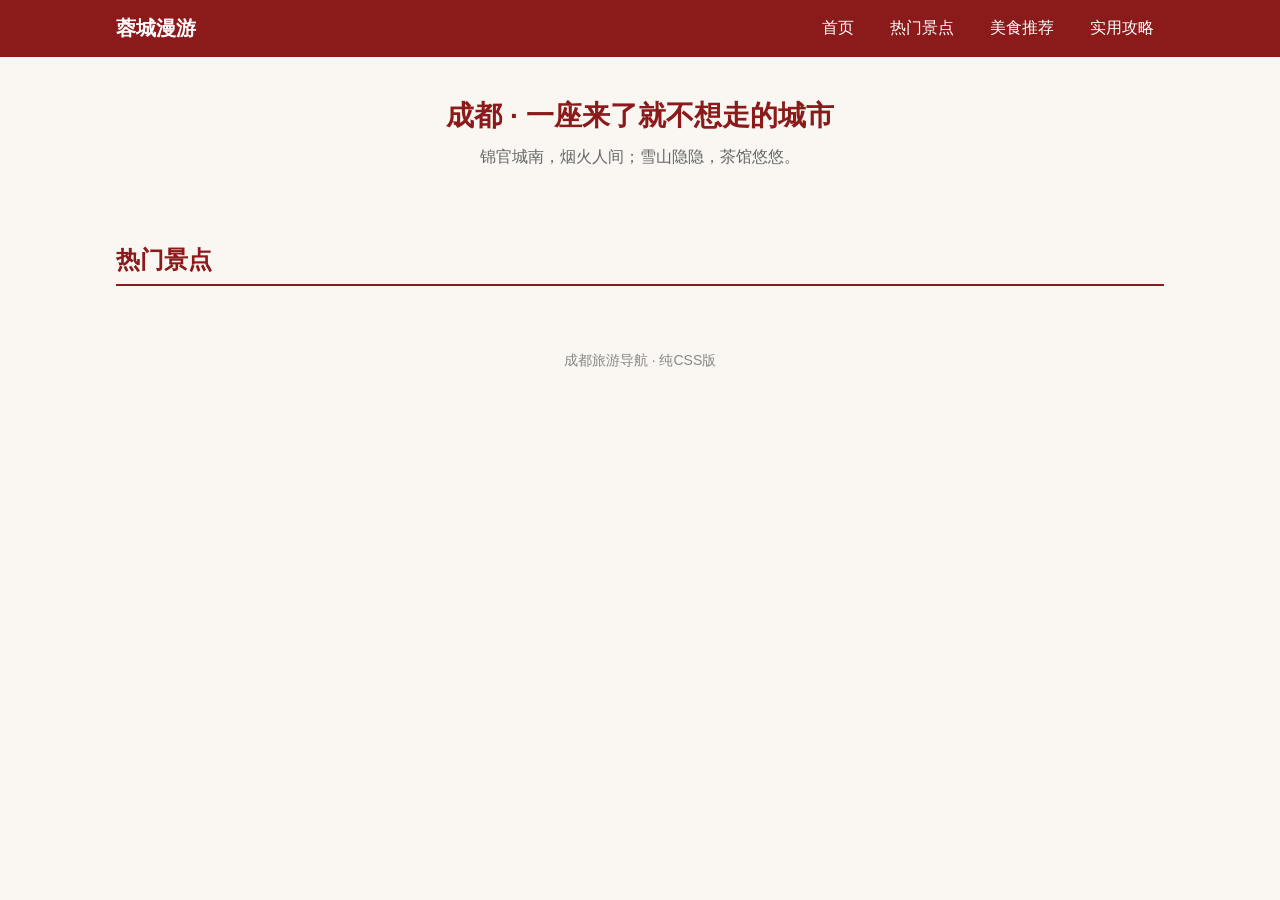
==== travelcd/index.html @ 64da1c2e "添加成都旅游导航页骨架与Flex导航" ====
<!DOCTYPE html>
<html lang="zh-CN">
<head>
  <meta charset="UTF-8">
  <meta name="viewport" content="width=device-width, initial-scale=1.0">
  <title>成都旅游导航</title>
  <link rel="stylesheet" href="css/style.css">
</head>
<body>
  <header class="site-header">
    <div class="nav-wrap">
      <a class="logo" href="#">蓉城漫游</a>
      <nav class="main-nav">
        <a href="#home">首页</a>
        <a href="#attractions">热门景点</a>
        <a href="#food">美食推荐</a>
        <a href="#tips">实用攻略</a>
      </nav>
    </div>
  </header>

  <main>
    <section id="home" class="hero">
      <h1>成都 · 一座来了就不想走的城市</h1>
      <p>锦官城南，烟火人间；雪山隐隐，茶馆悠悠。</p>
    </section>

    <section id="attractions">
      <h2>热门景点</h2>
      <div class="card-grid">
        <!-- 卡片下一步填 -->
      </div>
    </section>
  </main>

  <footer>
    <p>成都旅游导航 · 纯CSS版</p>
  </footer>
</body>
</html>
---- travelcd/css/style.css ----
* { box-sizing: border-box; }

body {
  font-family: "Microsoft YaHei", sans-serif;
  margin: 0;
  color: #333;
  background-color: #faf7f2;
}

.site-header {
  background-color: #8b1a1a;
  color: #fff;
}

.nav-wrap {
  max-width: 1080px;
  margin: 0 auto;
  padding: 12px 16px;
  display: flex;
  justify-content: space-between;
  align-items: center;
  flex-wrap: wrap;
  gap: 8px;
}

.logo {
  color: #fff;
  text-decoration: none;
  font-size: 20px;
  font-weight: bold;
}

.main-nav {
  display: flex;
  gap: 16px;
  flex-wrap: wrap;
}

.main-nav a {
  color: #fff;
  text-decoration: none;
  padding: 6px 10px;
  border-radius: 4px;
}

.main-nav a:hover {
  background-color: rgba(255, 255, 255, 0.15);
}

.hero {
  max-width: 1080px;
  margin: 0 auto;
  padding: 40px 16px;
  text-align: center;
}

.hero h1 {
  margin: 0 0 12px;
  font-size: 28px;
  color: #8b1a1a;
}

.hero p {
  margin: 0;
  color: #666;
  font-size: 16px;
}

section {
  max-width: 1080px;
  margin: 0 auto;
  padding: 16px;
}

section h2 {
  color: #8b1a1a;
  border-bottom: 2px solid #8b1a1a;
  padding-bottom: 8px;
}

footer {
  text-align: center;
  padding: 16px;
  color: #888;
  font-size: 14px;
}
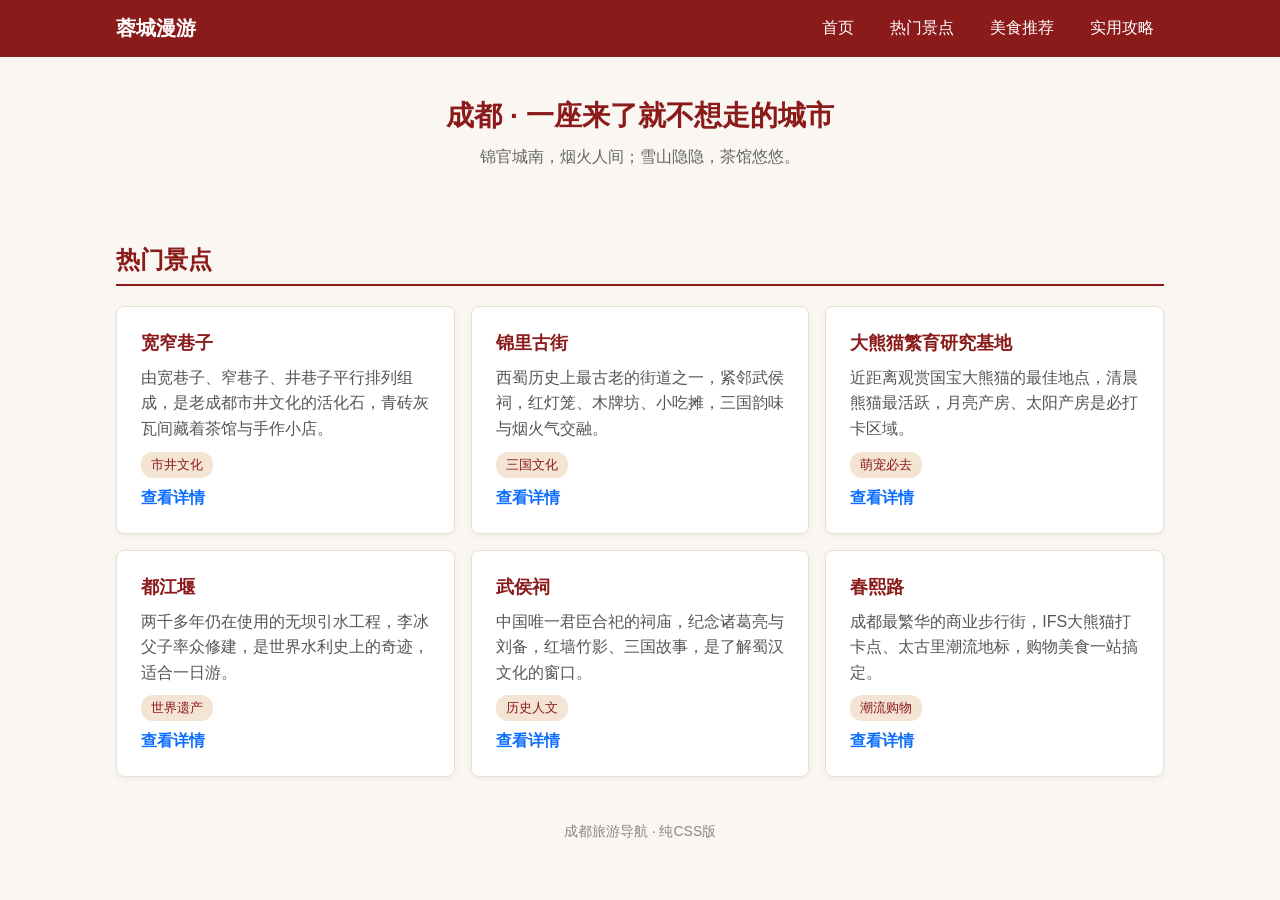
==== commit b4b06ebe: "添加成都景点Grid卡片墙与响应式断点" ====
--- a/travelcd/index.html
+++ b/travelcd/index.html
@@ -28,7 +28,42 @@
     <section id="attractions">
       <h2>热门景点</h2>
       <div class="card-grid">
-        <!-- 卡片下一步填 -->
+        <article class="spot-card">
+          <h3>宽窄巷子</h3>
+          <p>由宽巷子、窄巷子、井巷子平行排列组成，是老成都市井文化的活化石，青砖灰瓦间藏着茶馆与手作小店。</p>
+          <span class="tag">市井文化</span>
+          <a href="#">查看详情</a>
+        </article>
+        <article class="spot-card">
+          <h3>锦里古街</h3>
+          <p>西蜀历史上最古老的街道之一，紧邻武侯祠，红灯笼、木牌坊、小吃摊，三国韵味与烟火气交融。</p>
+          <span class="tag">三国文化</span>
+          <a href="#">查看详情</a>
+        </article>
+        <article class="spot-card">
+          <h3>大熊猫繁育研究基地</h3>
+          <p>近距离观赏国宝大熊猫的最佳地点，清晨熊猫最活跃，月亮产房、太阳产房是必打卡区域。</p>
+          <span class="tag">萌宠必去</span>
+          <a href="#">查看详情</a>
+        </article>
+        <article class="spot-card">
+          <h3>都江堰</h3>
+          <p>两千多年仍在使用的无坝引水工程，李冰父子率众修建，是世界水利史上的奇迹，适合一日游。</p>
+          <span class="tag">世界遗产</span>
+          <a href="#">查看详情</a>
+        </article>
+        <article class="spot-card">
+          <h3>武侯祠</h3>
+          <p>中国唯一君臣合祀的祠庙，纪念诸葛亮与刘备，红墙竹影、三国故事，是了解蜀汉文化的窗口。</p>
+          <span class="tag">历史人文</span>
+          <a href="#">查看详情</a>
+        </article>
+        <article class="spot-card">
+          <h3>春熙路</h3>
+          <p>成都最繁华的商业步行街，IFS大熊猫打卡点、太古里潮流地标，购物美食一站搞定。</p>
+          <span class="tag">潮流购物</span>
+          <a href="#">查看详情</a>
+        </article>
       </div>
     </section>
   </main>
--- a/travelcd/css/style.css
+++ b/travelcd/css/style.css
@@ -84,3 +84,64 @@
   color: #888;
   font-size: 14px;
 }
+
+.card-grid {
+  display: grid;
+  grid-template-columns: repeat(auto-fit, minmax(280px, 1fr));
+  gap: 16px;
+}
+
+.spot-card {
+  background: #fff;
+  border: 1px solid #e8e0d5;
+  border-radius: 8px;
+  padding: 20px;
+  display: flex;
+  flex-direction: column;
+  gap: 10px;
+  box-shadow: 0 2px 6px rgba(0, 0, 0, 0.05);
+}
+
+.spot-card h3 {
+  margin: 0;
+  color: #8b1a1a;
+  font-size: 18px;
+}
+
+.spot-card p {
+  margin: 0;
+  color: #555;
+  line-height: 1.6;
+  flex-grow: 1;
+}
+
+.spot-card .tag {
+  display: inline-block;
+  align-self: flex-start;
+  background-color: #f4e4d4;
+  color: #8b1a1a;
+  padding: 4px 10px;
+  border-radius: 12px;
+  font-size: 13px;
+}
+
+.spot-card a {
+  color: #0d6efd;
+  text-decoration: none;
+  font-weight: bold;
+}
+
+.spot-card a:hover {
+  text-decoration: underline;
+}
+
+/* 平板及以下：缩小卡片内边距 */
+@media (max-width: 767px) {
+  .spot-card { padding: 16px; }
+  .hero h1 { font-size: 22px; }
+}
+
+/* 桌面端：卡片内边距加大 */
+@media (min-width: 992px) {
+  .spot-card { padding: 24px; }
+}
